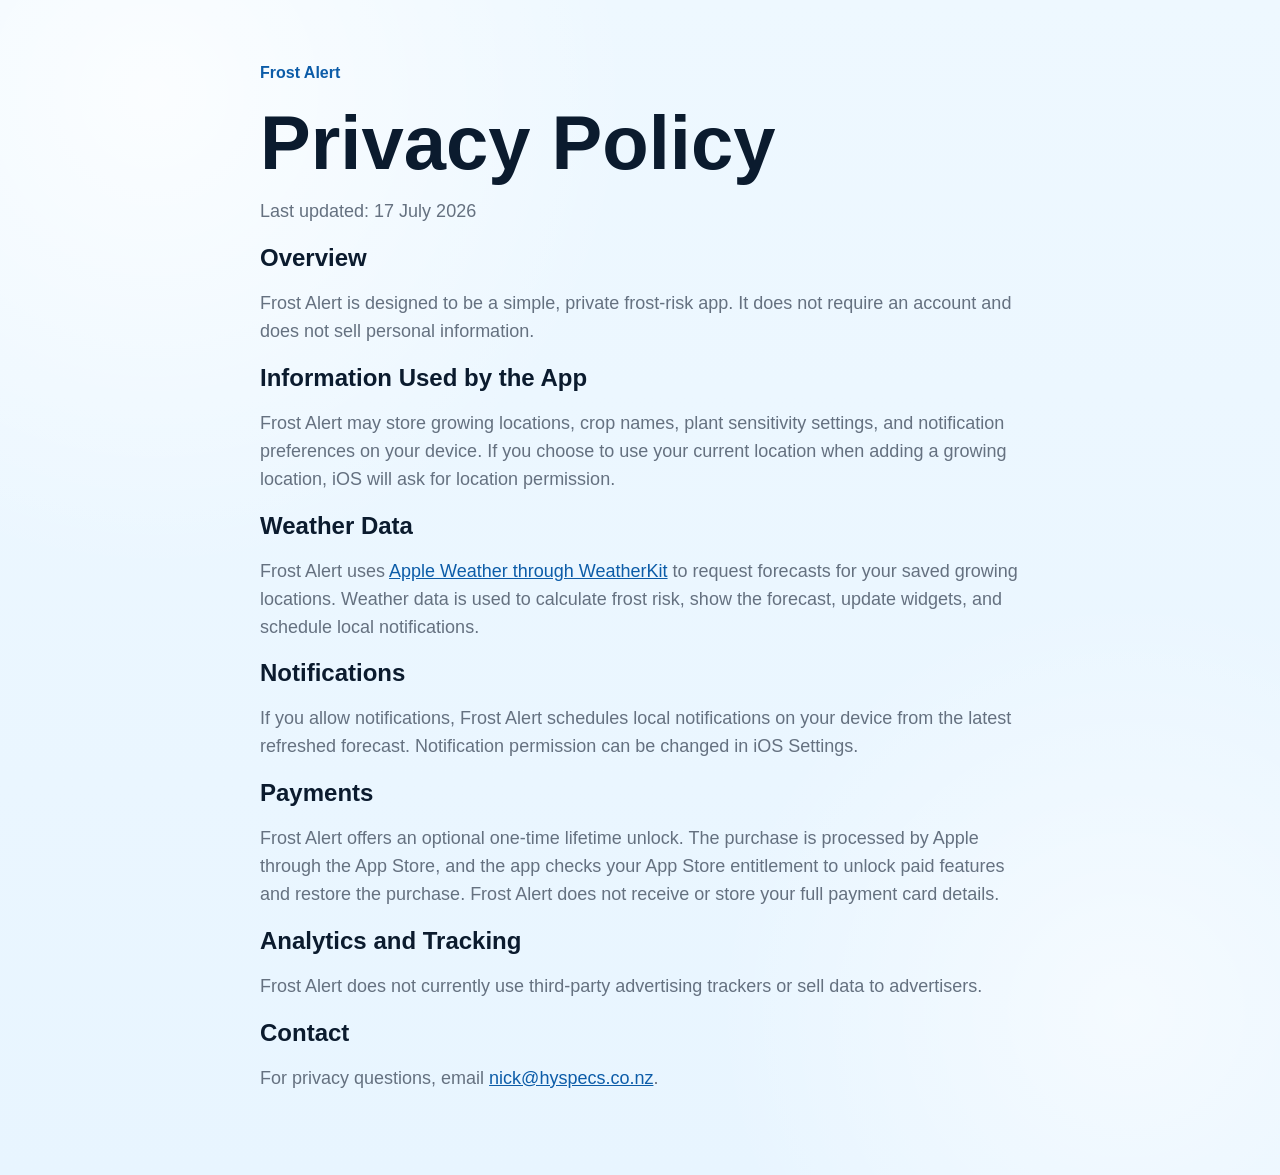
==== docs/privacy.html @ 63c29ea7 "Update privacy policy for lifetime unlock" ====
<!doctype html>
<html lang="en">
<head>
  <meta charset="utf-8">
  <meta name="viewport" content="width=device-width, initial-scale=1">
  <title>Frost Alert Privacy Policy</title>
  <meta name="description" content="Privacy policy for the Frost Alert iPhone app.">
  <link rel="stylesheet" href="styles.css">
</head>
<body>
  <main class="page narrow">
    <a class="back" href="index.html">Frost Alert</a>
    <h1>Privacy Policy</h1>
    <p>Last updated: 17 July 2026</p>

    <h2>Overview</h2>
    <p>Frost Alert is designed to be a simple, private frost-risk app. It does not require an account and does not sell personal information.</p>

    <h2>Information Used by the App</h2>
    <p>Frost Alert may store growing locations, crop names, plant sensitivity settings, and notification preferences on your device. If you choose to use your current location when adding a growing location, iOS will ask for location permission.</p>

    <h2>Weather Data</h2>
    <p>Frost Alert uses <a href="https://weatherkit.apple.com/legal-attribution.html">Apple Weather through WeatherKit</a> to request forecasts for your saved growing locations. Weather data is used to calculate frost risk, show the forecast, update widgets, and schedule local notifications.</p>

    <h2>Notifications</h2>
    <p>If you allow notifications, Frost Alert schedules local notifications on your device from the latest refreshed forecast. Notification permission can be changed in iOS Settings.</p>

    <h2>Payments</h2>
    <p>Frost Alert offers an optional one-time lifetime unlock. The purchase is processed by Apple through the App Store, and the app checks your App Store entitlement to unlock paid features and restore the purchase. Frost Alert does not receive or store your full payment card details.</p>

    <h2>Analytics and Tracking</h2>
    <p>Frost Alert does not currently use third-party advertising trackers or sell data to advertisers.</p>

    <h2>Contact</h2>
    <p>For privacy questions, email <a href="mailto:nick@hyspecs.co.nz">nick@hyspecs.co.nz</a>.</p>
  </main>
</body>
</html>
---- docs/styles.css ----
:root {
  color-scheme: light;
  --bg: #e8f5ff;
  --panel: rgba(255, 255, 255, 0.78);
  --ink: #0b1b2e;
  --muted: #657180;
  --line: rgba(13, 43, 76, 0.14);
  --blue: #0c5ca8;
  --green: #267a4b;
}

* {
  box-sizing: border-box;
}

body {
  margin: 0;
  font-family: -apple-system, BlinkMacSystemFont, "SF Pro Display", "Segoe UI", sans-serif;
  color: var(--ink);
  background:
    radial-gradient(circle at 12% 8%, rgba(255, 255, 255, 0.76), transparent 30rem),
    radial-gradient(circle at 88% 86%, rgba(255, 255, 255, 0.54), transparent 26rem),
    linear-gradient(180deg, #eef8ff 0%, var(--bg) 100%);
  min-height: 100vh;
}

a {
  color: var(--blue);
}

.page {
  width: min(1040px, calc(100% - 40px));
  margin: 0 auto;
  padding: 64px 0;
}

.narrow {
  width: min(760px, calc(100% - 40px));
}

.hero {
  padding: 52px;
  border: 1px solid var(--line);
  border-radius: 28px;
  background: var(--panel);
  box-shadow: 0 24px 80px rgba(7, 39, 76, 0.12);
}

.app-icon {
  width: 86px;
  height: 86px;
  border-radius: 20px;
  box-shadow: 0 12px 28px rgba(7, 39, 76, 0.18);
}

.eyebrow {
  margin: 22px 0 10px;
  color: var(--blue);
  font-weight: 700;
  letter-spacing: 0;
}

h1 {
  margin: 0;
  max-width: 820px;
  font-size: clamp(42px, 7vw, 76px);
  line-height: 0.98;
  letter-spacing: 0;
}

h2 {
  margin: 0 0 10px;
  font-size: 24px;
}

h3 {
  margin: 28px 0 8px;
  font-size: 18px;
}

p {
  color: var(--muted);
  font-size: 18px;
  line-height: 1.55;
}

.lead {
  max-width: 720px;
  font-size: 22px;
}

.actions {
  display: flex;
  flex-wrap: wrap;
  gap: 12px;
  margin-top: 30px;
}

.button {
  display: inline-flex;
  min-height: 46px;
  align-items: center;
  padding: 0 18px;
  border-radius: 999px;
  color: white;
  background: var(--blue);
  text-decoration: none;
  font-weight: 700;
}

.button.secondary {
  color: var(--ink);
  background: white;
  border: 1px solid var(--line);
}

.grid {
  display: grid;
  grid-template-columns: repeat(4, 1fr);
  gap: 16px;
  margin-top: 22px;
}

article {
  padding: 22px;
  border: 1px solid var(--line);
  border-radius: 18px;
  background: rgba(255, 255, 255, 0.64);
}

article p {
  margin-bottom: 0;
  font-size: 16px;
}

.disclaimer {
  padding: 18px 22px;
  border: 1px solid var(--line);
  border-radius: 18px;
  background: rgba(255, 255, 255, 0.46);
}

.back {
  display: inline-block;
  margin-bottom: 24px;
  font-weight: 700;
  text-decoration: none;
}

@media (max-width: 820px) {
  .page {
    width: min(100% - 28px, 1040px);
    padding: 28px 0;
  }

  .hero {
    padding: 30px;
    border-radius: 22px;
  }

  .grid {
    grid-template-columns: 1fr;
  }

  .lead {
    font-size: 19px;
  }
}
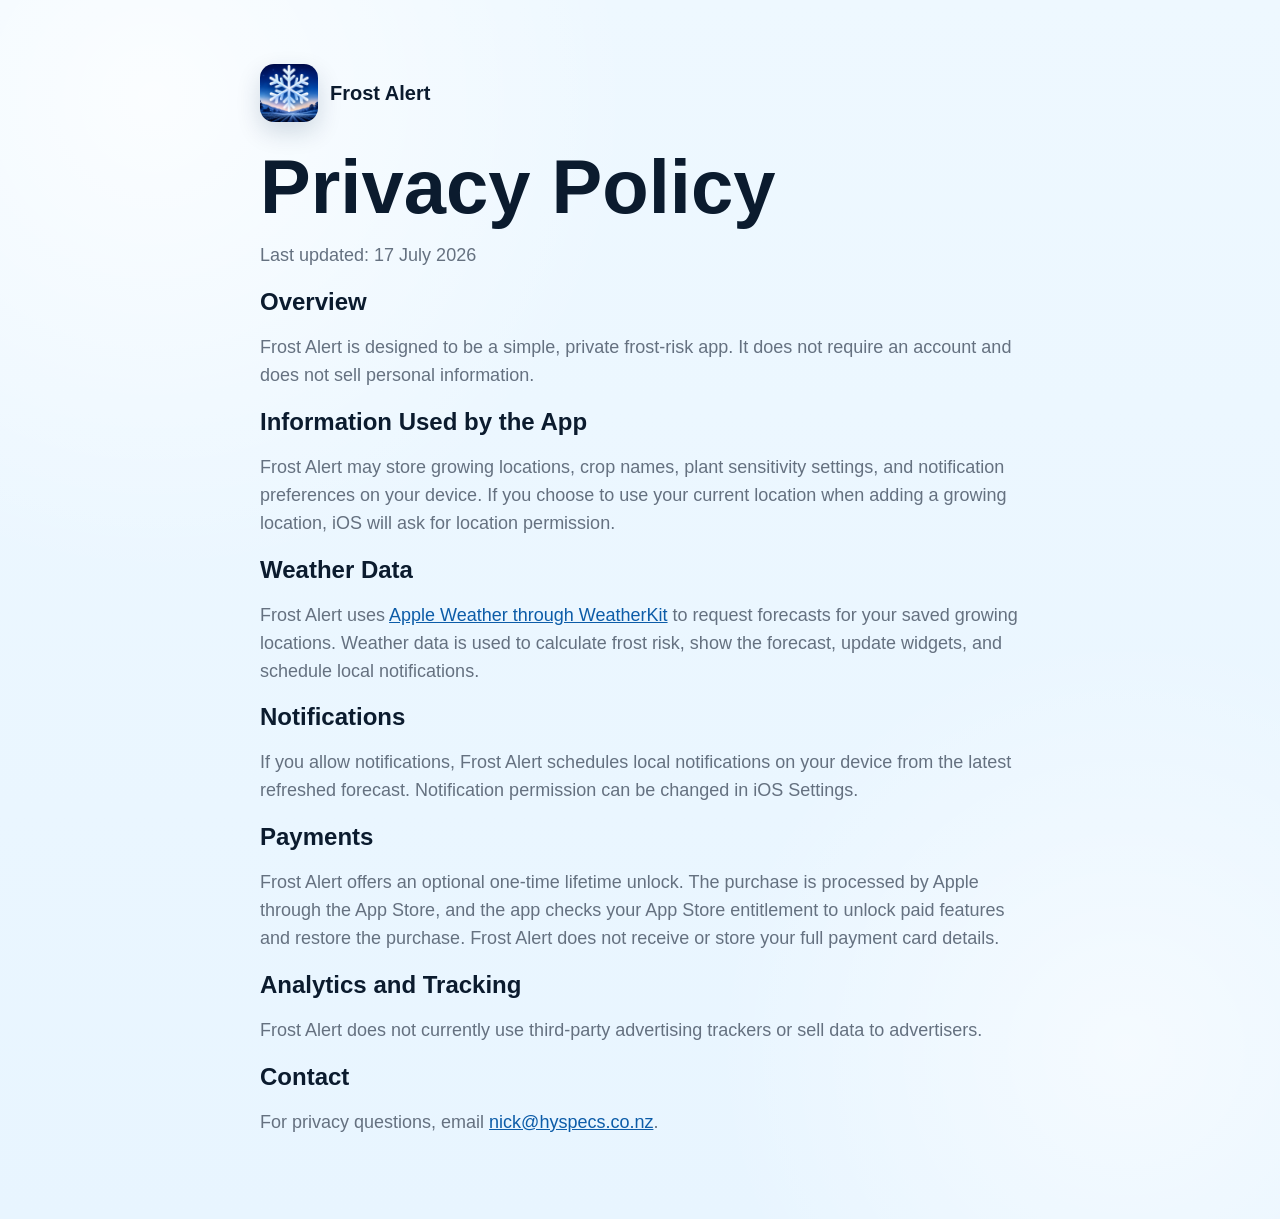
==== commit 7794f895: "Add Frost Alert icon to support pages" ====
--- a/docs/privacy.html
+++ b/docs/privacy.html
@@ -9,7 +9,10 @@
 </head>
 <body>
   <main class="page narrow">
-    <a class="back" href="index.html">Frost Alert</a>
+    <a class="brand-link" href="index.html" aria-label="Frost Alert home">
+      <img class="brand-icon" src="assets/frost-alert-icon.png" alt="">
+      <span>Frost Alert</span>
+    </a>
     <h1>Privacy Policy</h1>
     <p>Last updated: 17 July 2026</p>
 
--- a/docs/styles.css
+++ b/docs/styles.css
@@ -147,6 +147,24 @@
   text-decoration: none;
 }
 
+.brand-link {
+  display: inline-flex;
+  align-items: center;
+  gap: 12px;
+  margin-bottom: 28px;
+  color: var(--ink);
+  font-size: 20px;
+  font-weight: 800;
+  text-decoration: none;
+}
+
+.brand-icon {
+  width: 58px;
+  height: 58px;
+  border-radius: 14px;
+  box-shadow: 0 10px 24px rgba(7, 39, 76, 0.16);
+}
+
 @media (max-width: 820px) {
   .page {
     width: min(100% - 28px, 1040px);
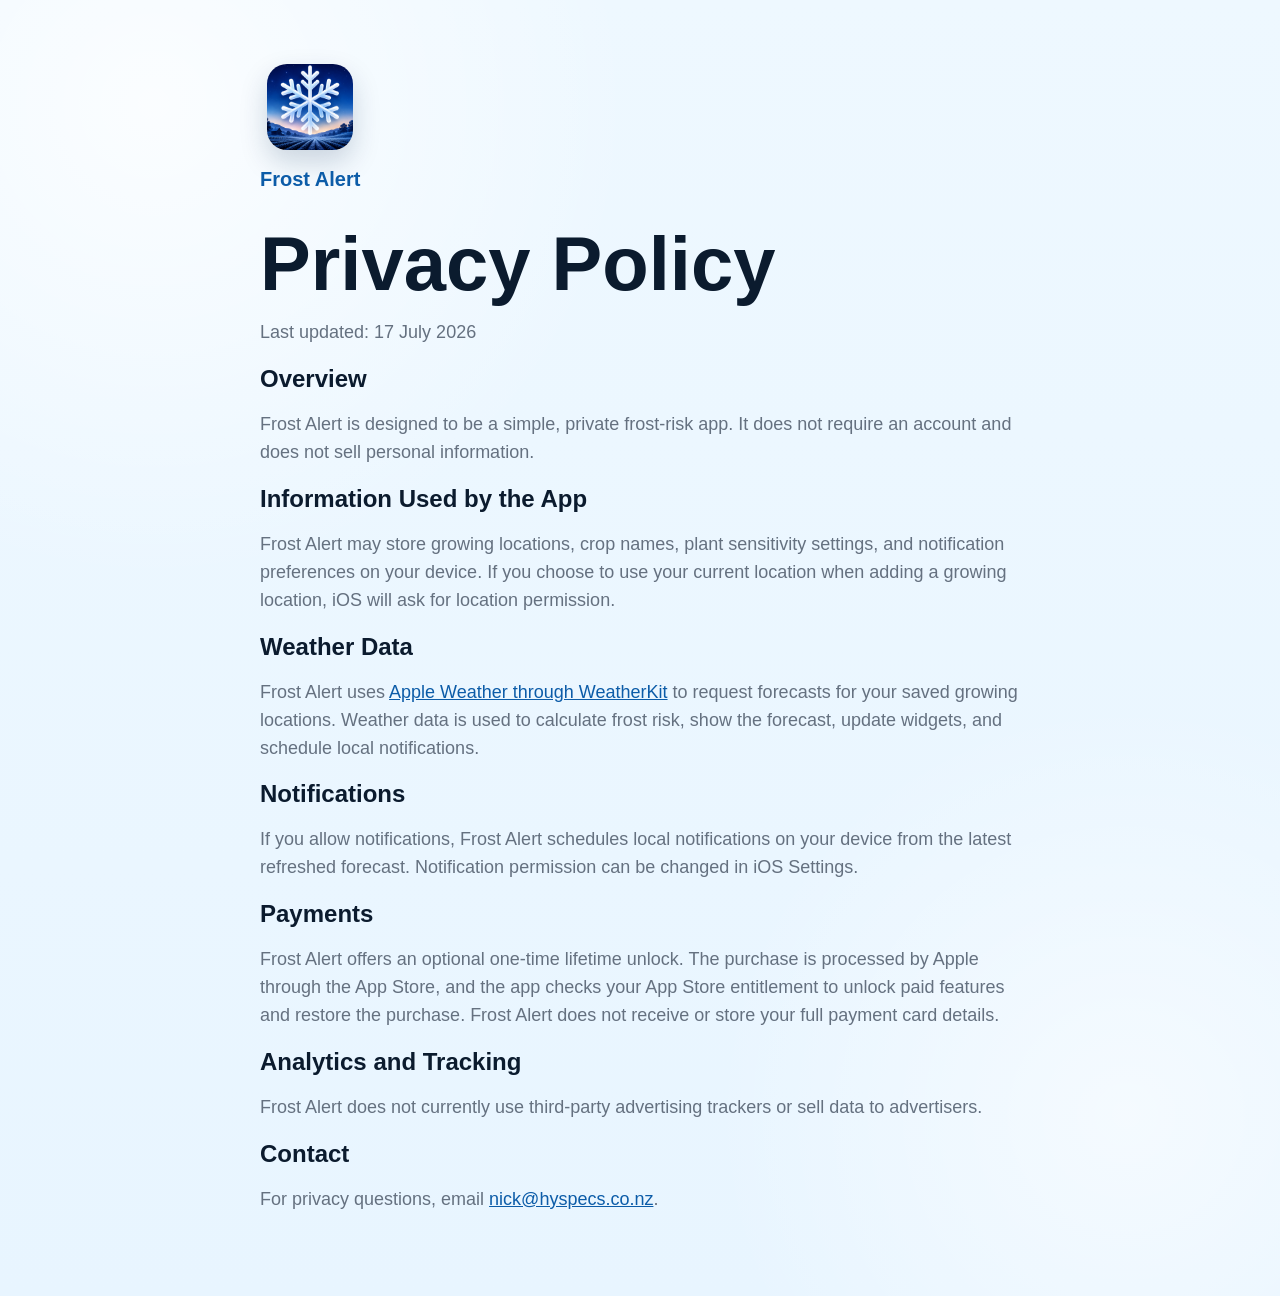
==== commit 8306e9f3: "Match support page brand lockup" ====
--- a/docs/privacy.html
+++ b/docs/privacy.html
@@ -5,12 +5,12 @@
   <meta name="viewport" content="width=device-width, initial-scale=1">
   <title>Frost Alert Privacy Policy</title>
   <meta name="description" content="Privacy policy for the Frost Alert iPhone app.">
-  <link rel="stylesheet" href="styles.css">
+  <link rel="stylesheet" href="styles.css?v=3">
 </head>
 <body>
   <main class="page narrow">
     <a class="brand-link" href="index.html" aria-label="Frost Alert home">
-      <img class="brand-icon" src="assets/frost-alert-icon.png" alt="">
+      <img class="brand-icon" src="assets/frost-alert-icon.png" width="86" height="86" alt="">
       <span>Frost Alert</span>
     </a>
     <h1>Privacy Policy</h1>
--- a/docs/styles.css
+++ b/docs/styles.css
@@ -149,20 +149,21 @@
 
 .brand-link {
   display: inline-flex;
+  flex-direction: column;
   align-items: center;
-  gap: 12px;
-  margin-bottom: 28px;
-  color: var(--ink);
+  gap: 18px;
+  margin-bottom: 36px;
+  color: var(--blue);
   font-size: 20px;
   font-weight: 800;
   text-decoration: none;
 }
 
 .brand-icon {
-  width: 58px;
-  height: 58px;
-  border-radius: 14px;
-  box-shadow: 0 10px 24px rgba(7, 39, 76, 0.16);
+  width: 86px;
+  height: 86px;
+  border-radius: 20px;
+  box-shadow: 0 12px 28px rgba(7, 39, 76, 0.18);
 }
 
 @media (max-width: 820px) {
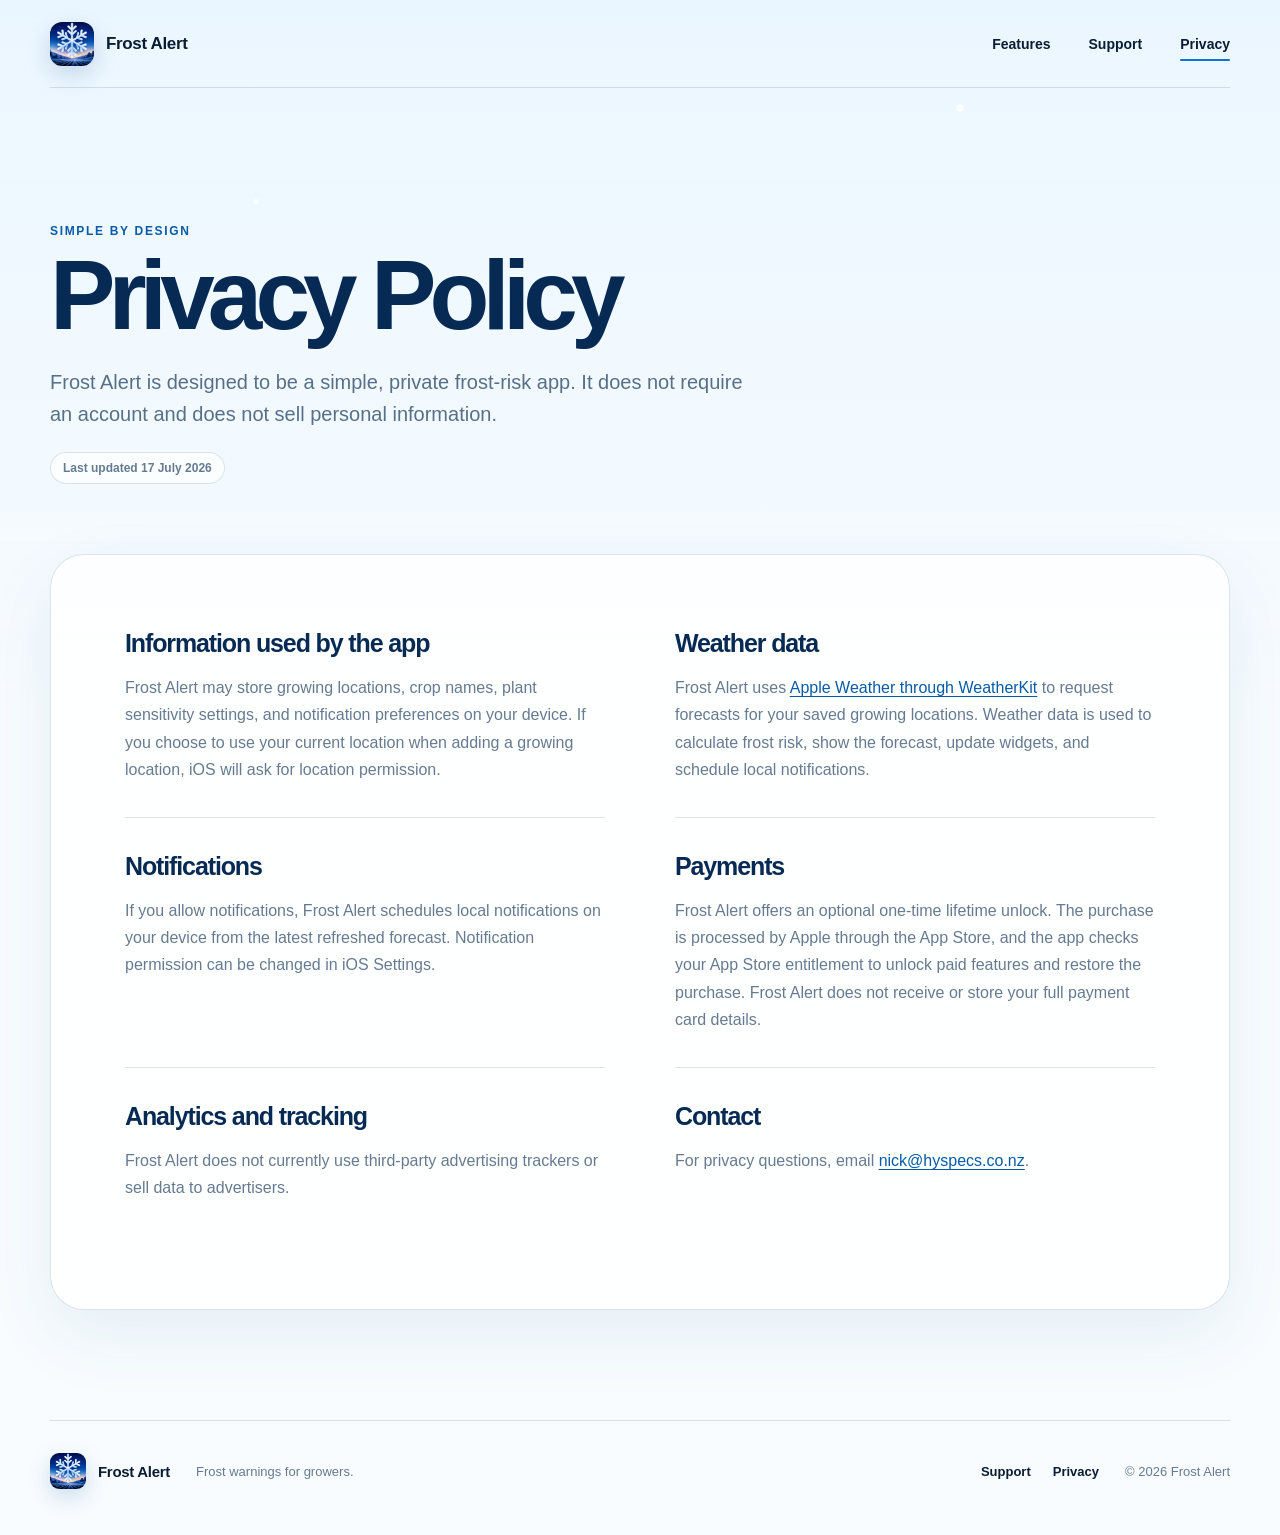
==== commit 3dfa9331: "Build Frost Alert marketing site" ====
--- a/docs/privacy.html
+++ b/docs/privacy.html
@@ -5,37 +5,34 @@
   <meta name="viewport" content="width=device-width, initial-scale=1">
   <title>Frost Alert Privacy Policy</title>
   <meta name="description" content="Privacy policy for the Frost Alert iPhone app.">
-  <link rel="stylesheet" href="styles.css?v=3">
+  <meta name="theme-color" content="#eaf6ff">
+  <link rel="icon" href="assets/frost-alert-icon.png">
+  <link rel="stylesheet" href="styles.css?v=4">
 </head>
 <body>
-  <main class="page narrow">
-    <a class="brand-link" href="index.html" aria-label="Frost Alert home">
-      <img class="brand-icon" src="assets/frost-alert-icon.png" width="86" height="86" alt="">
-      <span>Frost Alert</span>
-    </a>
-    <h1>Privacy Policy</h1>
-    <p>Last updated: 17 July 2026</p>
+  <header class="site-header">
+    <a class="wordmark" href="index.html" aria-label="Frost Alert home"><img src="assets/frost-alert-icon.png" width="44" height="44" alt=""><span>Frost Alert</span></a>
+    <nav class="site-nav" aria-label="Main navigation"><a href="index.html#features">Features</a><a href="support.html">Support</a><a aria-current="page" href="privacy.html">Privacy</a></nav>
+  </header>
 
-    <h2>Overview</h2>
-    <p>Frost Alert is designed to be a simple, private frost-risk app. It does not require an account and does not sell personal information.</p>
+  <main class="content-page">
+    <header class="content-hero">
+      <p class="kicker">Simple by design</p>
+      <h1>Privacy Policy</h1>
+      <p>Frost Alert is designed to be a simple, private frost-risk app. It does not require an account and does not sell personal information.</p>
+      <span class="updated-date">Last updated 17 July 2026</span>
+    </header>
 
-    <h2>Information Used by the App</h2>
-    <p>Frost Alert may store growing locations, crop names, plant sensitivity settings, and notification preferences on your device. If you choose to use your current location when adding a growing location, iOS will ask for location permission.</p>
+    <section class="content-panel policy-sections">
+      <section><h2>Information used by the app</h2><p>Frost Alert may store growing locations, crop names, plant sensitivity settings, and notification preferences on your device. If you choose to use your current location when adding a growing location, iOS will ask for location permission.</p></section>
+      <section><h2>Weather data</h2><p>Frost Alert uses <a href="https://weatherkit.apple.com/legal-attribution.html">Apple Weather through WeatherKit</a> to request forecasts for your saved growing locations. Weather data is used to calculate frost risk, show the forecast, update widgets, and schedule local notifications.</p></section>
+      <section><h2>Notifications</h2><p>If you allow notifications, Frost Alert schedules local notifications on your device from the latest refreshed forecast. Notification permission can be changed in iOS Settings.</p></section>
+      <section><h2>Payments</h2><p>Frost Alert offers an optional one-time lifetime unlock. The purchase is processed by Apple through the App Store, and the app checks your App Store entitlement to unlock paid features and restore the purchase. Frost Alert does not receive or store your full payment card details.</p></section>
+      <section><h2>Analytics and tracking</h2><p>Frost Alert does not currently use third-party advertising trackers or sell data to advertisers.</p></section>
+      <section><h2>Contact</h2><p>For privacy questions, email <a href="mailto:nick@hyspecs.co.nz">nick@hyspecs.co.nz</a>.</p></section>
+    </section>
+  </main>
 
-    <h2>Weather Data</h2>
-    <p>Frost Alert uses <a href="https://weatherkit.apple.com/legal-attribution.html">Apple Weather through WeatherKit</a> to request forecasts for your saved growing locations. Weather data is used to calculate frost risk, show the forecast, update widgets, and schedule local notifications.</p>
-
-    <h2>Notifications</h2>
-    <p>If you allow notifications, Frost Alert schedules local notifications on your device from the latest refreshed forecast. Notification permission can be changed in iOS Settings.</p>
-
-    <h2>Payments</h2>
-    <p>Frost Alert offers an optional one-time lifetime unlock. The purchase is processed by Apple through the App Store, and the app checks your App Store entitlement to unlock paid features and restore the purchase. Frost Alert does not receive or store your full payment card details.</p>
-
-    <h2>Analytics and Tracking</h2>
-    <p>Frost Alert does not currently use third-party advertising trackers or sell data to advertisers.</p>
-
-    <h2>Contact</h2>
-    <p>For privacy questions, email <a href="mailto:nick@hyspecs.co.nz">nick@hyspecs.co.nz</a>.</p>
-  </main>
+  <footer class="site-footer"><a class="wordmark footer-wordmark" href="index.html"><img src="assets/frost-alert-icon.png" width="36" height="36" alt=""><span>Frost Alert</span></a><p>Frost warnings for growers.</p><nav aria-label="Footer navigation"><a href="support.html">Support</a><a href="privacy.html">Privacy</a></nav><p class="copyright">© 2026 Frost Alert</p></footer>
 </body>
 </html>
--- a/docs/styles.css
+++ b/docs/styles.css
@@ -1,187 +1,1174 @@
 :root {
   color-scheme: light;
-  --bg: #e8f5ff;
-  --panel: rgba(255, 255, 255, 0.78);
-  --ink: #0b1b2e;
-  --muted: #657180;
-  --line: rgba(13, 43, 76, 0.14);
-  --blue: #0c5ca8;
-  --green: #267a4b;
+  --ice: #eaf6ff;
+  --ice-deep: #d8edfc;
+  --navy: #072a55;
+  --ink: #0a1d34;
+  --muted: #667b91;
+  --blue: #0874d4;
+  --blue-dark: #075ba7;
+  --green: #238457;
+  --gold: #a86e00;
+  --red: #a73b4c;
+  --line: rgba(7, 42, 85, 0.13);
+  --white: #ffffff;
+  --shadow: 0 28px 80px rgba(21, 83, 132, 0.16);
 }
 
 * {
   box-sizing: border-box;
 }
 
+html {
+  scroll-behavior: smooth;
+}
+
 body {
   margin: 0;
+  overflow-x: clip;
+  color: var(--ink);
+  background: #f8fcff;
   font-family: -apple-system, BlinkMacSystemFont, "SF Pro Display", "Segoe UI", sans-serif;
+  -webkit-font-smoothing: antialiased;
+}
+
+body::before {
+  position: fixed;
+  inset: 0 0 auto;
+  z-index: -1;
+  height: 720px;
+  background:
+    radial-gradient(circle at 75% 15%, rgba(255, 255, 255, 0.95) 0 3px, transparent 4px),
+    radial-gradient(circle at 20% 28%, rgba(255, 255, 255, 0.8) 0 2px, transparent 3px),
+    linear-gradient(180deg, var(--ice) 0%, rgba(234, 246, 255, 0) 100%);
+  content: "";
+  pointer-events: none;
+}
+
+a {
+  color: var(--blue-dark);
+  text-underline-offset: 3px;
+}
+
+img {
+  display: block;
+  max-width: 100%;
+}
+
+.site-header,
+.site-footer,
+.marketing-hero,
+.story-section,
+.final-cta,
+.marketing-disclaimer,
+.content-page {
+  width: min(1180px, calc(100% - 48px));
+  margin-inline: auto;
+}
+
+.site-header {
+  display: flex;
+  align-items: center;
+  justify-content: space-between;
+  min-height: 88px;
+  border-bottom: 1px solid var(--line);
+}
+
+.wordmark {
+  display: inline-flex;
+  align-items: center;
+  gap: 12px;
   color: var(--ink);
-  background:
-    radial-gradient(circle at 12% 8%, rgba(255, 255, 255, 0.76), transparent 30rem),
-    radial-gradient(circle at 88% 86%, rgba(255, 255, 255, 0.54), transparent 26rem),
-    linear-gradient(180deg, #eef8ff 0%, var(--bg) 100%);
-  min-height: 100vh;
-}
-
-a {
+  font-size: 17px;
+  font-weight: 800;
+  letter-spacing: -0.02em;
+  text-decoration: none;
+}
+
+.wordmark img {
+  border-radius: 12px;
+  box-shadow: 0 8px 22px rgba(13, 78, 132, 0.18);
+}
+
+.site-nav {
+  display: flex;
+  align-items: center;
+  gap: clamp(20px, 3vw, 38px);
+}
+
+.site-nav a {
+  position: relative;
+  color: var(--ink);
+  font-size: 14px;
+  font-weight: 700;
+  text-decoration: none;
+}
+
+.site-nav a::after {
+  position: absolute;
+  right: 0;
+  bottom: -9px;
+  left: 0;
+  height: 2px;
+  border-radius: 2px;
+  background: var(--blue);
+  content: "";
+  opacity: 0;
+  transform: scaleX(0.6);
+  transition: 180ms ease;
+}
+
+.site-nav a:hover::after,
+.site-nav a:focus-visible::after,
+.site-nav a[aria-current="page"]::after {
+  opacity: 1;
+  transform: scaleX(1);
+}
+
+.marketing-hero {
+  display: grid;
+  grid-template-columns: minmax(0, 0.96fr) minmax(460px, 1.04fr);
+  gap: clamp(40px, 6vw, 92px);
+  align-items: center;
+  min-height: 760px;
+  padding: 72px 0 84px;
+}
+
+.availability {
+  display: inline-flex;
+  align-items: center;
+  gap: 9px;
+  margin-bottom: 26px;
+  padding: 8px 13px;
+  border: 1px solid rgba(7, 42, 85, 0.1);
+  border-radius: 999px;
+  color: #506c87;
+  background: rgba(255, 255, 255, 0.68);
+  font-size: 13px;
+  font-weight: 700;
+}
+
+.availability span {
+  width: 8px;
+  height: 8px;
+  border-radius: 50%;
+  background: #39a46d;
+  box-shadow: 0 0 0 4px rgba(57, 164, 109, 0.12);
+}
+
+.marketing-hero h1,
+.content-hero h1 {
+  margin: 0;
+  color: var(--navy);
+  font-size: clamp(58px, 7.1vw, 100px);
+  font-weight: 800;
+  letter-spacing: -0.07em;
+  line-height: 0.88;
+}
+
+.marketing-hero h1 em {
   color: var(--blue);
-}
-
-.page {
-  width: min(1040px, calc(100% - 40px));
-  margin: 0 auto;
-  padding: 64px 0;
-}
-
-.narrow {
-  width: min(760px, calc(100% - 40px));
-}
-
-.hero {
-  padding: 52px;
-  border: 1px solid var(--line);
-  border-radius: 28px;
-  background: var(--panel);
-  box-shadow: 0 24px 80px rgba(7, 39, 76, 0.12);
-}
-
-.app-icon {
-  width: 86px;
-  height: 86px;
-  border-radius: 20px;
-  box-shadow: 0 12px 28px rgba(7, 39, 76, 0.18);
-}
-
-.eyebrow {
-  margin: 22px 0 10px;
-  color: var(--blue);
-  font-weight: 700;
-  letter-spacing: 0;
-}
-
-h1 {
-  margin: 0;
-  max-width: 820px;
-  font-size: clamp(42px, 7vw, 76px);
-  line-height: 0.98;
-  letter-spacing: 0;
-}
-
-h2 {
-  margin: 0 0 10px;
-  font-size: 24px;
-}
-
-h3 {
-  margin: 28px 0 8px;
-  font-size: 18px;
-}
-
-p {
-  color: var(--muted);
-  font-size: 18px;
+  font-style: normal;
+}
+
+.hero-lead {
+  max-width: 590px;
+  margin: 30px 0 0;
+  color: #587087;
+  font-size: clamp(18px, 1.7vw, 22px);
   line-height: 1.55;
 }
 
-.lead {
-  max-width: 720px;
-  font-size: 22px;
-}
-
-.actions {
+.hero-actions {
   display: flex;
   flex-wrap: wrap;
-  gap: 12px;
-  margin-top: 30px;
+  align-items: center;
+  gap: 26px;
+  margin-top: 34px;
 }
 
 .button {
   display: inline-flex;
-  min-height: 46px;
+  min-height: 52px;
   align-items: center;
-  padding: 0 18px;
+  justify-content: center;
+  gap: 14px;
+  padding: 0 22px;
   border-radius: 999px;
   color: white;
-  background: var(--blue);
+  background: var(--navy);
+  box-shadow: 0 10px 24px rgba(7, 42, 85, 0.16);
+  font-size: 15px;
+  font-weight: 800;
   text-decoration: none;
-  font-weight: 700;
-}
-
-.button.secondary {
+  transition: transform 180ms ease, background 180ms ease, box-shadow 180ms ease;
+}
+
+.button:hover,
+.button:focus-visible {
+  background: var(--blue-dark);
+  box-shadow: 0 14px 32px rgba(7, 74, 135, 0.22);
+  transform: translateY(-2px);
+}
+
+.text-link {
+  color: var(--navy);
+  font-size: 15px;
+  font-weight: 800;
+  text-decoration: none;
+}
+
+.quick-facts {
+  display: flex;
+  gap: 0;
+  margin: 50px 0 0;
+  padding: 0;
+  list-style: none;
+}
+
+.quick-facts li {
+  min-width: 122px;
+  padding: 0 24px;
+  border-left: 1px solid var(--line);
+}
+
+.quick-facts li:first-child {
+  padding-left: 0;
+  border-left: 0;
+}
+
+.quick-facts strong,
+.quick-facts span {
+  display: block;
+}
+
+.quick-facts strong {
+  color: var(--navy);
+  font-size: 14px;
+}
+
+.quick-facts span {
+  margin-top: 4px;
+  color: var(--muted);
+  font-size: 12px;
+}
+
+.hero-showcase {
+  position: relative;
+  min-height: 620px;
+  isolation: isolate;
+}
+
+.hero-showcase::before {
+  position: absolute;
+  top: 10%;
+  right: 5%;
+  bottom: 5%;
+  left: 10%;
+  z-index: -2;
+  border: 1px solid rgba(255, 255, 255, 0.8);
+  border-radius: 48% 52% 44% 56% / 53% 41% 59% 47%;
+  background: linear-gradient(145deg, rgba(255, 255, 255, 0.82), rgba(205, 235, 255, 0.36));
+  box-shadow: inset 0 0 70px rgba(255, 255, 255, 0.72);
+  content: "";
+  transform: rotate(-8deg);
+}
+
+.screen-card {
+  position: absolute;
+  margin: 0;
+  overflow: hidden;
+  border: 8px solid rgba(255, 255, 255, 0.94);
+  border-radius: 34px;
+  background: var(--ice);
+  box-shadow: var(--shadow);
+}
+
+.screen-card img {
+  width: 100%;
+}
+
+.screen-card-front {
+  top: 4px;
+  left: 15%;
+  z-index: 2;
+  width: min(310px, 57%);
+  height: 608px;
+  transform: rotate(-4deg);
+}
+
+.screen-card-front img {
+  transform: translateY(-1px);
+}
+
+.screen-card-back {
+  top: 80px;
+  right: 0;
+  z-index: 1;
+  width: min(278px, 50%);
+  height: 540px;
+  transform: rotate(7deg);
+}
+
+.risk-chip {
+  position: absolute;
+  z-index: 4;
+  display: flex;
+  align-items: center;
+  gap: 9px;
+  padding: 12px 17px;
+  border: 1px solid rgba(255, 255, 255, 0.82);
+  border-radius: 999px;
+  background: rgba(255, 255, 255, 0.88);
+  box-shadow: 0 16px 38px rgba(11, 65, 112, 0.15);
+  backdrop-filter: blur(12px);
+  font-size: 13px;
+  font-weight: 800;
+}
+
+.risk-chip span {
+  width: 9px;
+  height: 9px;
+  border-radius: 50%;
+}
+
+.risk-chip-watch {
+  top: 13%;
+  right: 0;
+  color: var(--gold);
+}
+
+.risk-chip-watch span {
+  background: #d59a20;
+}
+
+.risk-chip-safe {
+  right: 10%;
+  bottom: 1%;
+  color: var(--green);
+}
+
+.risk-chip-safe span {
+  background: #39a46d;
+}
+
+.ice-orb {
+  position: absolute;
+  z-index: -1;
+  border: 1px solid rgba(255, 255, 255, 0.9);
+  border-radius: 50%;
+  background: linear-gradient(145deg, rgba(255, 255, 255, 0.82), rgba(130, 203, 249, 0.28));
+  box-shadow: inset 10px 10px 22px rgba(255, 255, 255, 0.65), 0 18px 50px rgba(53, 139, 202, 0.12);
+}
+
+.orb-one {
+  top: 2%;
+  right: 17%;
+  width: 70px;
+  height: 70px;
+}
+
+.orb-two {
+  bottom: 12%;
+  left: 5%;
+  width: 44px;
+  height: 44px;
+}
+
+.audience-strip {
+  padding: 32px max(24px, calc((100vw - 1180px) / 2));
+  border-top: 1px solid var(--line);
+  border-bottom: 1px solid var(--line);
+  background: rgba(234, 246, 255, 0.58);
+  text-align: center;
+}
+
+.audience-strip p {
+  margin: 0 0 18px;
+  color: #72879a;
+  font-size: 11px;
+  font-weight: 800;
+  letter-spacing: 0.16em;
+  text-transform: uppercase;
+}
+
+.audience-strip div {
+  display: flex;
+  flex-wrap: wrap;
+  align-items: center;
+  justify-content: center;
+  gap: 20px;
+  color: var(--navy);
+  font-size: clamp(15px, 2vw, 19px);
+  font-weight: 750;
+}
+
+.audience-strip i {
+  width: 4px;
+  height: 4px;
+  border-radius: 50%;
+  background: #91b9d8;
+}
+
+.story-section {
+  padding: 130px 0 120px;
+}
+
+.section-heading {
+  display: grid;
+  grid-template-columns: 0.95fr 1.05fr;
+  gap: 40px 80px;
+  align-items: end;
+  margin-bottom: 70px;
+}
+
+.section-heading .kicker {
+  grid-column: 1 / -1;
+  margin-bottom: -22px;
+}
+
+.kicker {
+  margin: 0 0 14px;
+  color: var(--blue-dark);
+  font-size: 12px;
+  font-weight: 850;
+  letter-spacing: 0.14em;
+  text-transform: uppercase;
+}
+
+.section-heading h2,
+.final-cta h2,
+.contact-card h2 {
+  margin: 0;
+  color: var(--navy);
+  font-size: clamp(50px, 6vw, 80px);
+  letter-spacing: -0.065em;
+  line-height: 0.94;
+}
+
+.section-heading > p:last-child {
+  max-width: 470px;
+  margin: 0 0 7px;
+  color: var(--muted);
+  font-size: 19px;
+  line-height: 1.6;
+}
+
+.feature-story {
+  position: relative;
+  overflow: hidden;
+  border: 1px solid var(--line);
+  border-radius: 34px;
+  background: var(--ice);
+}
+
+.feature-story-wide {
+  display: grid;
+  grid-template-columns: minmax(0, 0.95fr) minmax(400px, 1.05fr);
+  min-height: 630px;
+  margin-bottom: 24px;
+}
+
+.feature-copy {
+  position: relative;
+  z-index: 2;
+  display: flex;
+  flex-direction: column;
+  align-items: flex-start;
+  justify-content: center;
+  padding: clamp(38px, 5.5vw, 72px);
+}
+
+.feature-number {
+  display: grid;
+  width: 38px;
+  height: 38px;
+  margin-bottom: 26px;
+  place-items: center;
+  border: 1px solid rgba(8, 116, 212, 0.24);
+  border-radius: 50%;
+  color: var(--blue-dark);
+  font-size: 11px;
+  font-weight: 800;
+}
+
+.feature-copy h3 {
+  max-width: 480px;
+  margin: 0;
+  color: var(--navy);
+  font-size: clamp(35px, 4vw, 54px);
+  letter-spacing: -0.055em;
+  line-height: 1;
+}
+
+.feature-copy p {
+  max-width: 480px;
+  margin: 24px 0 0;
+  color: #5c748b;
+  font-size: 17px;
+  line-height: 1.62;
+}
+
+.risk-scale {
+  display: flex;
+  flex-wrap: wrap;
+  gap: 7px;
+  margin-top: 30px;
+}
+
+.risk-scale span {
+  padding: 8px 11px;
+  border-radius: 999px;
+  font-size: 11px;
+  font-weight: 800;
+}
+
+.risk-scale .safe { color: #167046; background: rgba(57, 164, 109, 0.13); }
+.risk-scale .watch { color: #956200; background: rgba(213, 154, 32, 0.15); }
+.risk-scale .likely { color: #b1571e; background: rgba(231, 117, 49, 0.14); }
+.risk-scale .severe { color: #963245; background: rgba(192, 63, 83, 0.13); }
+
+.feature-visual {
+  position: relative;
+  min-height: 560px;
+}
+
+.feature-visual img {
+  position: absolute;
+  width: 350px;
+  border: 8px solid white;
+  border-radius: 28px 28px 0 0;
+  box-shadow: 0 26px 64px rgba(23, 83, 130, 0.16);
+}
+
+.visual-dashboard img {
+  top: 70px;
+  left: 50%;
+  transform: translateX(-50%) rotate(2deg);
+}
+
+.feature-pair {
+  display: grid;
+  grid-template-columns: 1fr 1fr;
+  gap: 24px;
+  margin-bottom: 24px;
+}
+
+.feature-story-tall {
+  min-height: 800px;
+}
+
+.feature-story-tall .feature-copy {
+  justify-content: flex-start;
+  padding-bottom: 20px;
+}
+
+.feature-story-tall .feature-copy h3 {
+  font-size: clamp(34px, 3.5vw, 48px);
+}
+
+.feature-story-tall .feature-visual {
+  position: absolute;
+  right: 0;
+  bottom: 0;
+  left: 0;
+  height: 440px;
+  min-height: 0;
+}
+
+.feature-story-tall .feature-visual img {
+  top: 18px;
+  left: 50%;
+  width: 340px;
+  transform: translateX(-50%);
+}
+
+.feature-story-dark {
+  border-color: rgba(255, 255, 255, 0.1);
+  background: linear-gradient(155deg, #082a57, #06477f);
+}
+
+.feature-story-dark .feature-number {
+  border-color: rgba(255, 255, 255, 0.24);
+  color: #b8ddff;
+}
+
+.feature-story-dark .feature-copy h3 {
+  color: white;
+}
+
+.feature-story-dark .feature-copy p {
+  color: #b6cee4;
+}
+
+.feature-story-dark .feature-visual img {
+  border-color: rgba(255, 255, 255, 0.92);
+  box-shadow: 0 30px 80px rgba(0, 12, 28, 0.35);
+}
+
+.feature-story-reverse .feature-copy {
+  grid-column: 2;
+}
+
+.feature-story-reverse .feature-visual {
+  grid-row: 1;
+  grid-column: 1;
+}
+
+.visual-plants img {
+  top: 62px;
+  left: 50%;
+  transform: translateX(-50%) rotate(-2deg);
+}
+
+.check-list {
+  display: grid;
+  gap: 12px;
+  margin: 28px 0 0;
+  padding: 0;
+  list-style: none;
+}
+
+.check-list li {
+  position: relative;
+  padding-left: 26px;
+  color: #3d5871;
+  font-size: 14px;
+  font-weight: 750;
+}
+
+.check-list li::before {
+  position: absolute;
+  top: 3px;
+  left: 0;
+  display: grid;
+  width: 16px;
+  height: 16px;
+  place-items: center;
+  border-radius: 50%;
+  color: white;
+  background: var(--green);
+  content: "✓";
+  font-size: 10px;
+}
+
+.final-cta {
+  position: relative;
+  overflow: hidden;
+  padding: 100px 28px;
+  border-radius: 38px;
+  background:
+    radial-gradient(circle at 20% 25%, rgba(111, 190, 247, 0.28), transparent 24%),
+    radial-gradient(circle at 82% 72%, rgba(71, 145, 210, 0.24), transparent 26%),
+    var(--navy);
+  text-align: center;
+}
+
+.final-cta::before,
+.final-cta::after {
+  position: absolute;
+  width: 230px;
+  height: 230px;
+  border: 1px solid rgba(255, 255, 255, 0.1);
+  border-radius: 50%;
+  content: "";
+}
+
+.final-cta::before { top: -100px; left: -70px; }
+.final-cta::after { right: -70px; bottom: -100px; }
+
+.final-cta img {
+  margin: 0 auto 30px;
+  border-radius: 22px;
+  box-shadow: 0 20px 48px rgba(0, 10, 28, 0.35);
+}
+
+.final-cta .kicker {
+  color: #9fcef2;
+}
+
+.final-cta h2 {
+  color: white;
+}
+
+.final-cta > p:not(.kicker) {
+  margin: 24px auto 30px;
+  color: #b9d2e8;
+  font-size: 18px;
+}
+
+.button-light {
+  color: var(--navy);
+  background: white;
+}
+
+.button-light:hover,
+.button-light:focus-visible {
+  color: white;
+}
+
+.marketing-disclaimer {
+  display: flex;
+  gap: 12px;
+  justify-content: center;
+  padding: 28px 0 72px;
+  color: var(--muted);
+  font-size: 13px;
+  text-align: center;
+}
+
+.marketing-disclaimer strong {
   color: var(--ink);
-  background: white;
-  border: 1px solid var(--line);
-}
-
-.grid {
+}
+
+.site-footer {
   display: grid;
-  grid-template-columns: repeat(4, 1fr);
-  gap: 16px;
-  margin-top: 22px;
-}
-
-article {
-  padding: 22px;
-  border: 1px solid var(--line);
-  border-radius: 18px;
-  background: rgba(255, 255, 255, 0.64);
-}
-
-article p {
-  margin-bottom: 0;
-  font-size: 16px;
-}
-
-.disclaimer {
-  padding: 18px 22px;
-  border: 1px solid var(--line);
-  border-radius: 18px;
-  background: rgba(255, 255, 255, 0.46);
-}
-
-.back {
-  display: inline-block;
-  margin-bottom: 24px;
+  grid-template-columns: auto 1fr auto auto;
+  gap: 26px;
+  align-items: center;
+  padding: 32px 0 46px;
+  border-top: 1px solid var(--line);
+  color: var(--muted);
+  font-size: 13px;
+}
+
+.footer-wordmark {
+  font-size: 15px;
+}
+
+.footer-wordmark img {
+  border-radius: 9px;
+}
+
+.site-footer p {
+  margin: 0;
+}
+
+.site-footer nav {
+  display: flex;
+  gap: 22px;
+}
+
+.site-footer nav a {
+  color: var(--ink);
   font-weight: 700;
   text-decoration: none;
 }
 
-.brand-link {
-  display: inline-flex;
-  flex-direction: column;
+/* Support and privacy */
+.content-page {
+  padding: 82px 0 110px;
+}
+
+.content-hero {
+  max-width: 850px;
+  padding: 54px 0 70px;
+}
+
+.content-hero h1 {
+  font-size: clamp(58px, 8vw, 98px);
+}
+
+.content-hero > p:not(.kicker) {
+  max-width: 720px;
+  margin: 28px 0 0;
+  color: #587087;
+  font-size: 20px;
+  line-height: 1.6;
+}
+
+.updated-date {
+  display: inline-block;
+  margin-top: 22px;
+  padding: 8px 12px;
+  border: 1px solid var(--line);
+  border-radius: 999px;
+  color: var(--muted);
+  background: rgba(255, 255, 255, 0.68);
+  font-size: 12px;
+  font-weight: 700;
+}
+
+.content-panel {
+  padding: clamp(34px, 6vw, 74px);
+  border: 1px solid var(--line);
+  border-radius: 34px;
+  background: rgba(255, 255, 255, 0.82);
+  box-shadow: 0 26px 70px rgba(23, 83, 130, 0.08);
+}
+
+.content-panel > h2,
+.policy-sections h2 {
+  margin: 0;
+  color: var(--navy);
+  font-size: clamp(28px, 4vw, 42px);
+  letter-spacing: -0.045em;
+}
+
+.faq-list {
+  margin-top: 20px;
+}
+
+.faq-list article {
+  display: grid;
+  grid-template-columns: minmax(220px, 0.75fr) minmax(0, 1.25fr);
+  gap: 44px;
+  padding: 34px 0;
+  border-top: 1px solid var(--line);
+}
+
+.faq-list h3 {
+  margin: 0;
+  color: var(--ink);
+  font-size: 18px;
+  line-height: 1.35;
+}
+
+.faq-list p,
+.policy-sections p {
+  margin: 0;
+  color: var(--muted);
+  font-size: 16px;
+  line-height: 1.7;
+}
+
+.contact-card {
+  display: flex;
   align-items: center;
-  gap: 18px;
-  margin-bottom: 36px;
-  color: var(--blue);
-  font-size: 20px;
-  font-weight: 800;
-  text-decoration: none;
-}
-
-.brand-icon {
-  width: 86px;
-  height: 86px;
-  border-radius: 20px;
-  box-shadow: 0 12px 28px rgba(7, 39, 76, 0.18);
-}
-
-@media (max-width: 820px) {
-  .page {
-    width: min(100% - 28px, 1040px);
+  justify-content: space-between;
+  gap: 30px;
+  margin-top: 24px;
+  padding: 46px 54px;
+  border-radius: 30px;
+  color: white;
+  background: var(--navy);
+}
+
+.contact-card .kicker {
+  color: #9fcef2;
+}
+
+.contact-card h2 {
+  color: white;
+  font-size: clamp(34px, 4vw, 48px);
+}
+
+.contact-card .button {
+  flex: 0 0 auto;
+  color: var(--navy);
+  background: white;
+}
+
+.policy-sections {
+  display: grid;
+  grid-template-columns: 1fr 1fr;
+  gap: 0 70px;
+}
+
+.policy-sections section {
+  padding: 34px 0;
+  border-top: 1px solid var(--line);
+}
+
+.policy-sections section:nth-child(-n+2) {
+  border-top: 0;
+  padding-top: 0;
+}
+
+.policy-sections h2 {
+  margin-bottom: 16px;
+  font-size: 25px;
+}
+
+@media (prefers-reduced-motion: reduce) {
+  html { scroll-behavior: auto; }
+  *, *::before, *::after { transition-duration: 0.01ms !important; }
+}
+
+@media (max-width: 980px) {
+  .marketing-hero {
+    grid-template-columns: 1fr;
+    gap: 36px;
+    padding-top: 60px;
+  }
+
+  .hero-copy {
+    text-align: center;
+  }
+
+  .hero-lead {
+    margin-inline: auto;
+  }
+
+  .hero-actions,
+  .quick-facts {
+    justify-content: center;
+  }
+
+  .hero-showcase {
+    width: min(600px, 100%);
+    margin-inline: auto;
+  }
+
+  .section-heading {
+    grid-template-columns: 1fr;
+  }
+
+  .section-heading .kicker {
+    margin-bottom: -12px;
+  }
+
+  .feature-story-wide {
+    grid-template-columns: 1fr 1fr;
+  }
+
+  .site-footer {
+    grid-template-columns: auto 1fr auto;
+  }
+
+  .copyright {
+    grid-column: 2;
+  }
+}
+
+@media (max-width: 760px) {
+  .site-header,
+  .site-footer,
+  .marketing-hero,
+  .story-section,
+  .final-cta,
+  .marketing-disclaimer,
+  .content-page {
+    width: min(100% - 28px, 1180px);
+  }
+
+  .site-header {
+    min-height: 74px;
+  }
+
+  .site-nav {
+    gap: 16px;
+  }
+
+  .site-nav a:first-child {
+    display: none;
+  }
+
+  .marketing-hero {
+    min-height: 0;
+    padding: 48px 0 64px;
+  }
+
+  .marketing-hero h1 {
+    font-size: clamp(52px, 16vw, 74px);
+  }
+
+  .hero-lead {
+    font-size: 18px;
+  }
+
+  .quick-facts li {
+    min-width: 0;
+    padding: 0 13px;
+  }
+
+  .hero-showcase {
+    min-height: 500px;
+  }
+
+  .screen-card-front {
+    left: 7%;
+    width: 58%;
+    height: 480px;
+  }
+
+  .screen-card-back {
+    top: 66px;
+    right: 8px;
+    width: 52%;
+    height: 420px;
+  }
+
+  .risk-chip-watch { top: 9%; }
+  .risk-chip-safe { right: 4%; bottom: 0; }
+
+  .audience-strip div {
+    gap: 10px 14px;
+  }
+
+  .story-section {
+    padding: 84px 0 76px;
+  }
+
+  .section-heading {
+    margin-bottom: 42px;
+  }
+
+  .section-heading > p:last-child {
+    font-size: 17px;
+  }
+
+  .feature-story,
+  .final-cta,
+  .content-panel {
+    border-radius: 26px;
+  }
+
+  .feature-story-wide,
+  .feature-pair {
+    grid-template-columns: 1fr;
+  }
+
+  .feature-story-wide {
+    min-height: 850px;
+  }
+
+  .feature-story-wide .feature-copy,
+  .feature-story-reverse .feature-copy {
+    grid-row: 1;
+    grid-column: 1;
+    justify-content: flex-start;
+  }
+
+  .feature-story-wide .feature-visual,
+  .feature-story-reverse .feature-visual {
+    position: absolute;
+    right: 0;
+    bottom: 0;
+    left: 0;
+    height: 470px;
+    min-height: 0;
+    grid-row: auto;
+    grid-column: auto;
+  }
+
+  .feature-story-wide .feature-visual img,
+  .feature-story-reverse .feature-visual img {
+    top: 16px;
+    width: min(330px, 76%);
+  }
+
+  .feature-story-tall {
+    min-height: 770px;
+  }
+
+  .feature-copy {
+    padding: 36px 30px;
+  }
+
+  .feature-copy h3,
+  .feature-story-tall .feature-copy h3 {
+    font-size: 38px;
+  }
+
+  .final-cta {
+    padding: 72px 24px;
+  }
+
+  .marketing-disclaimer {
+    flex-direction: column;
+    padding-bottom: 54px;
+  }
+
+  .site-footer {
+    grid-template-columns: 1fr auto;
+    gap: 18px;
+  }
+
+  .site-footer > p:not(.copyright) {
+    display: none;
+  }
+
+  .site-footer nav {
+    grid-row: 2;
+  }
+
+  .copyright {
+    grid-row: 2;
+    grid-column: 2;
+  }
+
+  .content-page {
+    padding: 40px 0 72px;
+  }
+
+  .content-hero {
+    padding: 42px 0 52px;
+  }
+
+  .content-hero > p:not(.kicker) {
+    font-size: 18px;
+  }
+
+  .faq-list article,
+  .policy-sections {
+    grid-template-columns: 1fr;
+  }
+
+  .faq-list article {
+    gap: 14px;
     padding: 28px 0;
   }
 
-  .hero {
-    padding: 30px;
-    border-radius: 22px;
-  }
-
-  .grid {
-    grid-template-columns: 1fr;
-  }
-
-  .lead {
-    font-size: 19px;
-  }
-}
+  .contact-card {
+    align-items: flex-start;
+    flex-direction: column;
+    padding: 38px 30px;
+  }
+
+  .policy-sections {
+    gap: 0;
+  }
+
+  .policy-sections section:nth-child(2) {
+    padding-top: 34px;
+    border-top: 1px solid var(--line);
+  }
+}
+
+@media (max-width: 420px) {
+  .wordmark {
+    gap: 9px;
+    font-size: 15px;
+  }
+
+  .wordmark img {
+    width: 38px;
+    height: 38px;
+  }
+
+  .site-nav a {
+    font-size: 13px;
+  }
+
+  .hero-actions {
+    flex-direction: column;
+  }
+
+  .quick-facts {
+    margin-top: 40px;
+  }
+
+  .quick-facts strong { font-size: 12px; }
+  .quick-facts span { font-size: 10px; }
+
+  .hero-showcase {
+    min-height: 430px;
+  }
+
+  .screen-card {
+    border-width: 6px;
+    border-radius: 25px;
+  }
+
+  .screen-card-front { height: 410px; }
+  .screen-card-back { height: 360px; }
+
+  .risk-chip {
+    padding: 9px 12px;
+    font-size: 11px;
+  }
+
+  .feature-story-wide { min-height: 820px; }
+  .feature-story-tall { min-height: 740px; }
+}
